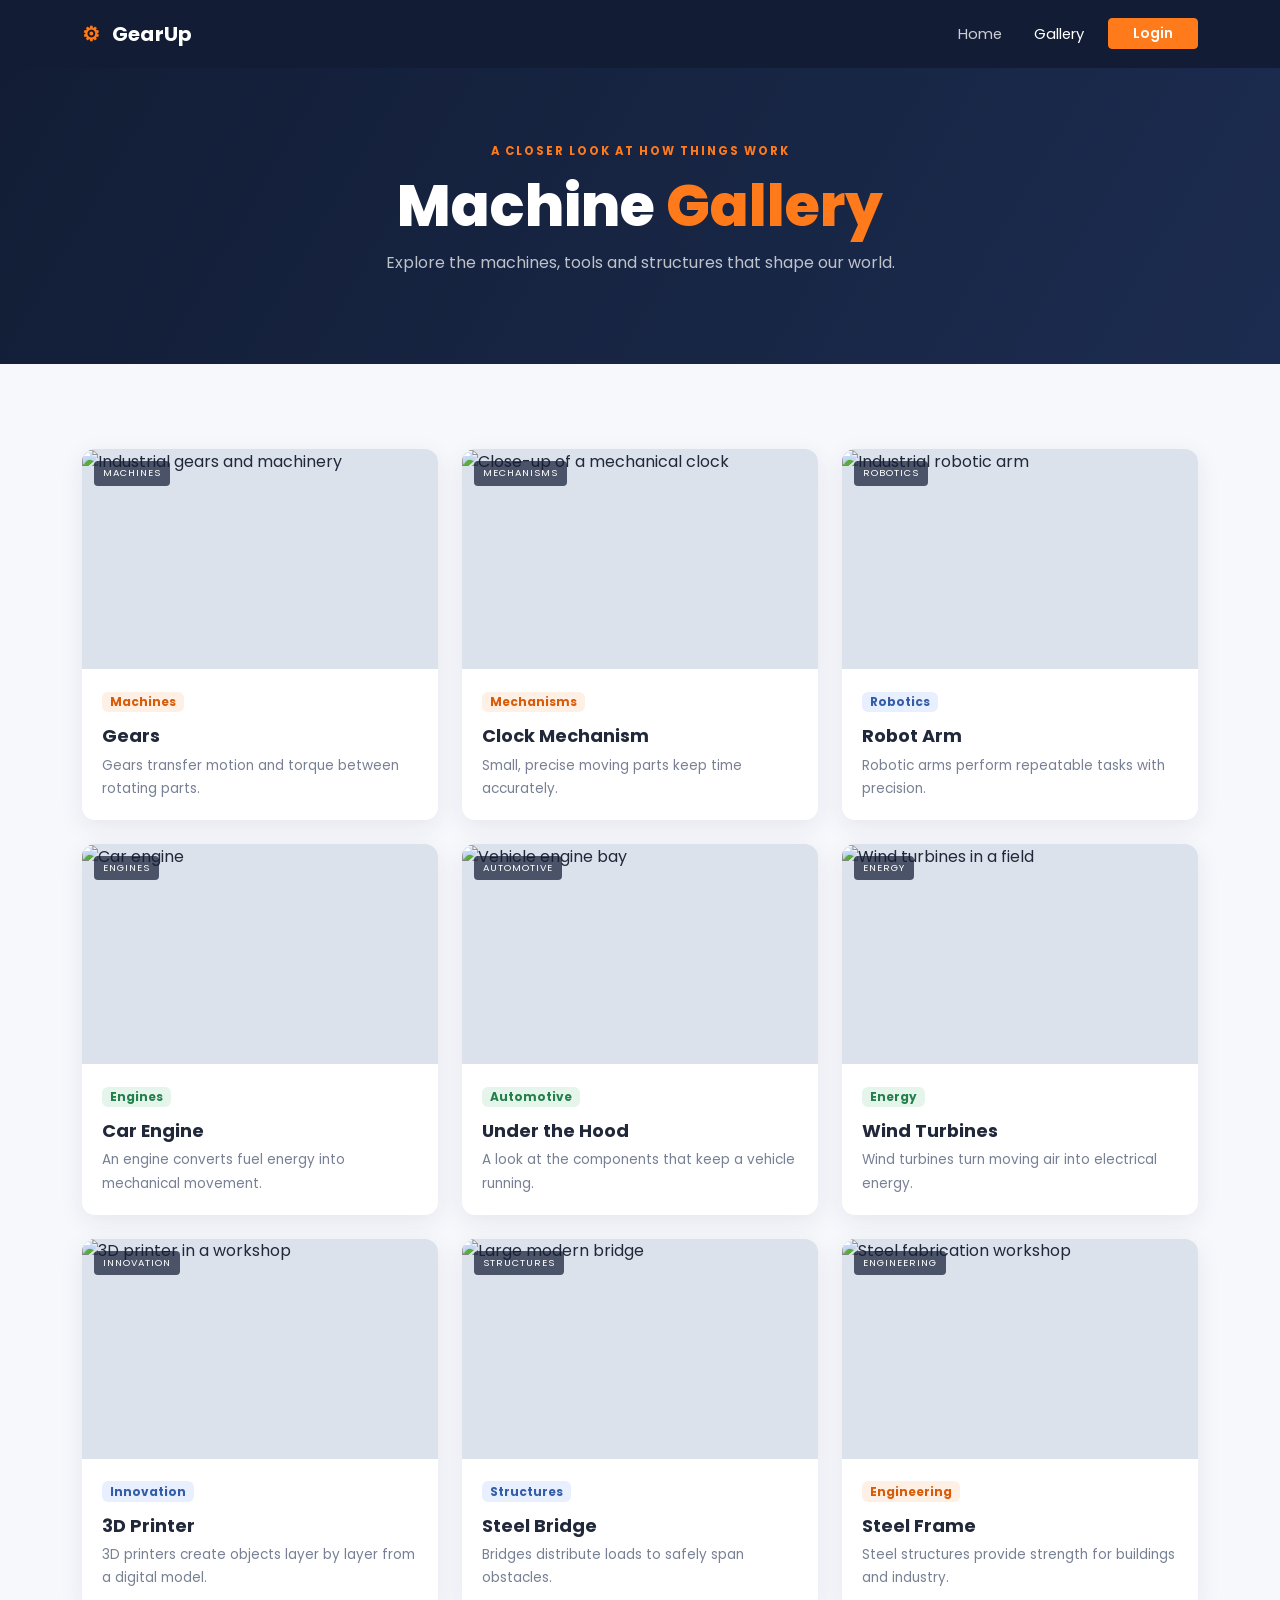
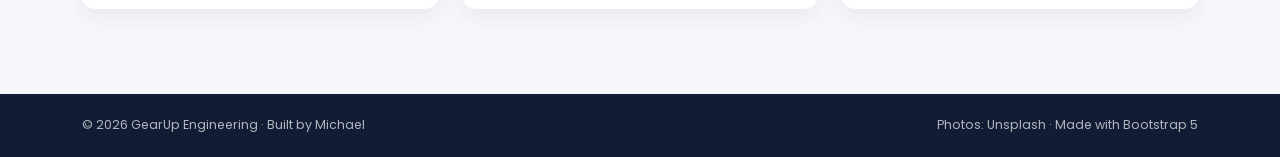
==== gallery.html @ 58ce77cd "add index.html style.css login.html README.md gallery.html images" ====
<!doctype html>
<html lang="en">
<head>
  <meta charset="utf-8">
  <meta name="viewport" content="width=device-width, initial-scale=1">
  <title>GearUp Engineering | Gallery</title>
  <link href="https://cdn.jsdelivr.net/npm/bootstrap@5.3.3/dist/css/bootstrap.min.css" rel="stylesheet">
  <link rel="preconnect" href="https://fonts.googleapis.com">
  <link rel="preconnect" href="https://fonts.gstatic.com" crossorigin>
  <link href="https://fonts.googleapis.com/css2?family=Poppins:wght@300;400;500;600;700;800&display=swap" rel="stylesheet">
  <link rel="stylesheet" href="style.css">
</head>
<body>
<nav class="navbar navbar-expand-lg navbar-dark site-navbar sticky-top">
  <div class="container">
    <a class="navbar-brand fw-bold" href="index.html"><span class="brand-mark">⚙</span> GearUp</a>
    <button class="navbar-toggler" type="button" data-bs-toggle="collapse" data-bs-target="#mainNav" aria-controls="mainNav" aria-expanded="false" aria-label="Toggle navigation"><span class="navbar-toggler-icon"></span></button>
    <div class="collapse navbar-collapse" id="mainNav">
      <ul class="navbar-nav ms-auto align-items-lg-center gap-lg-3">
        <li class="nav-item"><a class="nav-link" href="index.html">Home</a></li>
        <li class="nav-item"><a class="nav-link active" aria-current="page" href="gallery.html">Gallery</a></li>
        <li class="nav-item"><a class="btn btn-orange btn-sm px-4" href="login.html">Login</a></li>
      </ul>
    </div>
  </div>
</nav>

<header class="page-hero text-center">
  <div class="container">
    <p class="eyebrow">A CLOSER LOOK AT HOW THINGS WORK</p>
    <h1>Machine <span>Gallery</span></h1>
    <p class="mx-auto">Explore the machines, tools and structures that shape our world.</p>
  </div>
</header>

<main class="gallery-section section-space">
  <div class="container">
    <div class="row g-4">
      <div class="col-12 col-md-6 col-lg-4">
        <article class="gallery-card h-100">
          <div class="gallery-image"><img src="/06_bootstrap/images/gears.jpg" alt="Industrial gears and machinery"><span class="photo-label">MACHINES</span></div>
          <div class="gallery-body"><span class="badge badge-orange">Machines</span><h2>Gears</h2><p>Gears transfer motion and torque between rotating parts.</p></div>
        </article>
      </div>
      <div class="col-12 col-md-6 col-lg-4">
        <article class="gallery-card h-100">
          <div class="gallery-image"><img src="/06_bootstrap/images/clock.jpg" alt="Close-up of a mechanical clock"><span class="photo-label">MECHANISMS</span></div>
          <div class="gallery-body"><span class="badge badge-orange">Mechanisms</span><h2>Clock Mechanism</h2><p>Small, precise moving parts keep time accurately.</p></div>
        </article>
      </div>
      <div class="col-12 col-md-6 col-lg-4">
        <article class="gallery-card h-100">
          <div class="gallery-image"><img src="/06_bootstrap/images/robot-arm.jpg" alt="Industrial robotic arm"><span class="photo-label">ROBOTICS</span></div>
          <div class="gallery-body"><span class="badge badge-blue">Robotics</span><h2>Robot Arm</h2><p>Robotic arms perform repeatable tasks with precision.</p></div>
        </article>
      </div>
      <div class="col-12 col-md-6 col-lg-4">
        <article class="gallery-card h-100">
          <div class="gallery-image"><img src="/06_bootstrap/images/car-engine.jpg" alt="Car engine"><span class="photo-label">ENGINES</span></div>
          <div class="gallery-body"><span class="badge badge-green">Engines</span><h2>Car Engine</h2><p>An engine converts fuel energy into mechanical movement.</p></div>
        </article>
      </div>
      <div class="col-12 col-md-6 col-lg-4">
        <article class="gallery-card h-100">
          <div class="gallery-image"><img src="/06_bootstrap/images/engine-bay.jpg" alt="Vehicle engine bay"><span class="photo-label">AUTOMOTIVE</span></div>
          <div class="gallery-body"><span class="badge badge-green">Automotive</span><h2>Under the Hood</h2><p>A look at the components that keep a vehicle running.</p></div>
        </article>
      </div>
      <div class="col-12 col-md-6 col-lg-4">
        <article class="gallery-card h-100">
          <div class="gallery-image"><img src="/06_bootstrap/images/wind-farm.jpg" alt="Wind turbines in a field"><span class="photo-label">ENERGY</span></div>
          <div class="gallery-body"><span class="badge badge-green">Energy</span><h2>Wind Turbines</h2><p>Wind turbines turn moving air into electrical energy.</p></div>
        </article>
      </div>
      <div class="col-12 col-md-6 col-lg-4">
        <article class="gallery-card h-100">
          <div class="gallery-image"><img src="/06_bootstrap/images/3d-printer.jpg" alt="3D printer in a workshop"><span class="photo-label">INNOVATION</span></div>
          <div class="gallery-body"><span class="badge badge-blue">Innovation</span><h2>3D Printer</h2><p>3D printers create objects layer by layer from a digital model.</p></div>
        </article>
      </div>
      <div class="col-12 col-md-6 col-lg-4">
        <article class="gallery-card h-100">
          <div class="gallery-image"><img src="/06_bootstrap/images/bridge.jpg" alt="Large modern bridge"><span class="photo-label">STRUCTURES</span></div>
          <div class="gallery-body"><span class="badge badge-blue">Structures</span><h2>Steel Bridge</h2><p>Bridges distribute loads to safely span obstacles.</p></div>
        </article>
      </div>
      <div class="col-12 col-md-6 col-lg-4">
        <article class="gallery-card h-100">
          <div class="gallery-image"><img src="/06_bootstrap/images/steel-structure.jpg" alt="Steel fabrication workshop"><span class="photo-label">ENGINEERING</span></div>
          <div class="gallery-body"><span class="badge badge-orange">Engineering</span><h2>Steel Frame</h2><p>Steel structures provide strength for buildings and industry.</p></div>
        </article>
      </div>
    </div>
  </div>
</main>

<footer class="site-footer"><div class="container d-flex flex-column flex-md-row justify-content-between gap-2"><span>© 2026 GearUp Engineering · Built by Michael</span><span>Photos: Unsplash · Made with Bootstrap 5</span></div></footer>
<script src="https://cdn.jsdelivr.net/npm/bootstrap@5.3.3/dist/js/bootstrap.bundle.min.js"></script>
</body>
</html>
---- style.css ----
/* GearUp Engineering — custom styles */
:root {
  --steel: #1c2c50;
  --steel-dark: #121d35;
  --orange: #ff7a1a;
  --cream: #f7f8fc;
  --ink: #20283a;
}
* { box-sizing: border-box; }
body { font-family: "Poppins", sans-serif; color: var(--ink); background: #fff; }
.site-navbar { background: var(--steel-dark); padding: 14px 0; }
.navbar-brand { letter-spacing: .3px; }
.brand-mark { color: var(--orange); margin-right: 7px; }
.nav-link { color: rgba(255,255,255,.78); font-size: .92rem; }
.nav-link:hover, .nav-link.active { color: #fff; }
.btn-orange { background: var(--orange); color: #fff; border: 1px solid var(--orange); font-weight: 600; }
.btn-orange:hover, .btn-orange:focus { background: #e9670c; border-color: #e9670c; color: #fff; }
.eyebrow { color: var(--orange); font-size: .72rem; font-weight: 700; letter-spacing: 2px; margin-bottom: 12px; }
.hero {
  min-height: 560px; position: relative; display: flex; align-items: center;
  color: #fff; overflow: hidden;
  background: linear-gradient(110deg, rgba(18,29,53,.94), rgba(28,44,80,.78), rgba(45,35,35,.78)),
    url("https://images.unsplash.com/photo-1581092921461-eab62e97a780?auto=format&fit=crop&w=1800&q=90") center/cover;
}
.hero::after { content: ""; position: absolute; width: 430px; height: 430px; border: 65px solid rgba(255,122,26,.12); border-radius: 50%; right: -100px; top: -180px; }
.hero-content { position: relative; z-index: 1; padding-top: 70px; padding-bottom: 70px; }
.hero h1 { font-size: clamp(2.5rem, 6vw, 4.7rem); font-weight: 800; line-height: 1.12; }
.hero h1 span, .page-hero h1 span { color: var(--orange); }
.hero-copy { max-width: 620px; color: rgba(255,255,255,.8); line-height: 1.8; margin: 20px auto 28px; }
.section-space { padding: 85px 0; }
.section-heading h2, .about-section h2 { font-size: clamp(1.8rem, 3vw, 2.5rem); font-weight: 700; }
.section-heading > p:last-child { color: #7b8496; }
.features { background: var(--cream); }
.feature-card { background: #fff; padding: 35px 28px; border-radius: 16px; box-shadow: 0 8px 30px rgba(22,35,63,.06); transition: transform .25s ease, box-shadow .25s ease; }
.feature-card:hover { transform: translateY(-8px); box-shadow: 0 16px 35px rgba(22,35,63,.12); }
.feature-icon { font-size: 2.5rem; margin-bottom: 18px; }
.feature-card h3 { font-size: 1.1rem; font-weight: 700; }
.feature-card p { color: #7b8496; font-size: .9rem; line-height: 1.8; margin-bottom: 0; }
.about-image { width: 100%; min-height: 330px; max-height: 410px; object-fit: cover; border-radius: 16px; box-shadow: 18px 18px 0 rgba(255,122,26,.12); }
.about-section p:not(.eyebrow) { line-height: 1.9; }
.check-list { list-style: none; padding-left: 0; color: #596276; line-height: 2.1; }
.check-list li::before { content: "✓"; color: var(--orange); font-weight: 800; margin-right: 10px; }
.stats-section { background: var(--steel); color: #fff; padding: 55px 0; }
.stat-number { color: var(--orange); font-size: 2.8rem; line-height: 1.1; font-weight: 800; }
.stats-section p { color: rgba(255,255,255,.72); margin: 8px 0 0; font-size: .85rem; }
.cta-section { background: var(--orange); color: #fff; padding: 65px 0; }
.cta-section h2 { font-size: clamp(1.5rem, 3vw, 2.2rem); font-weight: 700; }
.site-footer { background: var(--steel-dark); color: rgba(255,255,255,.68); padding: 22px 0; font-size: .78rem; }
.page-hero { background: linear-gradient(120deg, var(--steel-dark), var(--steel)); color: #fff; padding: 75px 0 70px; }
.page-hero h1 { font-size: clamp(2.2rem, 5vw, 3.6rem); font-weight: 800; }
.page-hero p:last-child { max-width: 580px; color: rgba(255,255,255,.72); line-height: 1.8; }
.gallery-section { background: var(--cream); }
.gallery-card { overflow: hidden; background: #fff; border-radius: 13px; box-shadow: 0 7px 25px rgba(22,35,63,.08); transition: transform .25s ease, box-shadow .25s ease; }
.gallery-card:hover { transform: translateY(-5px); box-shadow: 0 14px 32px rgba(22,35,63,.14); }
.gallery-image { height: 220px; overflow: hidden; position: relative; background: #dce2ec; }
.gallery-image img { width: 100%; height: 100%; object-fit: cover; transition: transform .45s ease; }
.gallery-card:hover .gallery-image img { transform: scale(1.08); }
.photo-label { position: absolute; top: 12px; left: 12px; color: #fff; background: rgba(18,29,53,.72); padding: 5px 9px; border-radius: 4px; font-size: .6rem; letter-spacing: 1px; }
.gallery-body { padding: 20px; }
.gallery-body h2 { font-size: 1.12rem; font-weight: 700; margin: 12px 0 7px; }
.gallery-body p { color: #778094; font-size: .85rem; line-height: 1.7; margin: 0; }
.badge-orange { background: #fff0e5; color: #d85b08; }
.badge-blue { background: #e8efff; color: #345da8; }
.badge-green { background: #e6f5ec; color: #23804b; }
.login-page { min-height: 100vh; background: #f2f4f9; }
.login-section { min-height: calc(100vh - 126px); padding: 65px 0; display: flex; align-items: center; background: linear-gradient(rgba(18,29,53,.83), rgba(18,29,53,.83)), url("https://images.unsplash.com/photo-1473341304170-971dccb5ac1e?auto=format&fit=crop&w=1800&q=85") center/cover; }
.login-card { background: #fff; border-radius: 17px; padding: 38px 34px; box-shadow: 0 20px 55px rgba(0,0,0,.24); }
.login-symbol { color: var(--orange); font-size: 2rem; text-align: center; }
.login-card h1 { text-align: center; font-size: 1.65rem; font-weight: 700; }
.form-label { font-size: .82rem; font-weight: 600; }
.form-control { padding: 11px 13px; border-color: #dce1ea; font-size: .9rem; }
.form-control:focus { border-color: var(--orange); box-shadow: 0 0 0 .22rem rgba(255,122,26,.18); }
.text-orange { color: #e9670c; text-decoration: none; }
.text-orange:hover { color: #bd4f00; text-decoration: underline; }
.demo-note { color: #9098a7; font-size: .68rem; }
@media (max-width: 767.98px) {
  .hero { min-height: 520px; }
  .section-space { padding: 62px 0; }
  .about-image { min-height: 250px; }
  .gallery-image { height: 210px; }
  .login-section { padding: 45px 0; }
  .login-card { padding: 30px 24px; }
}
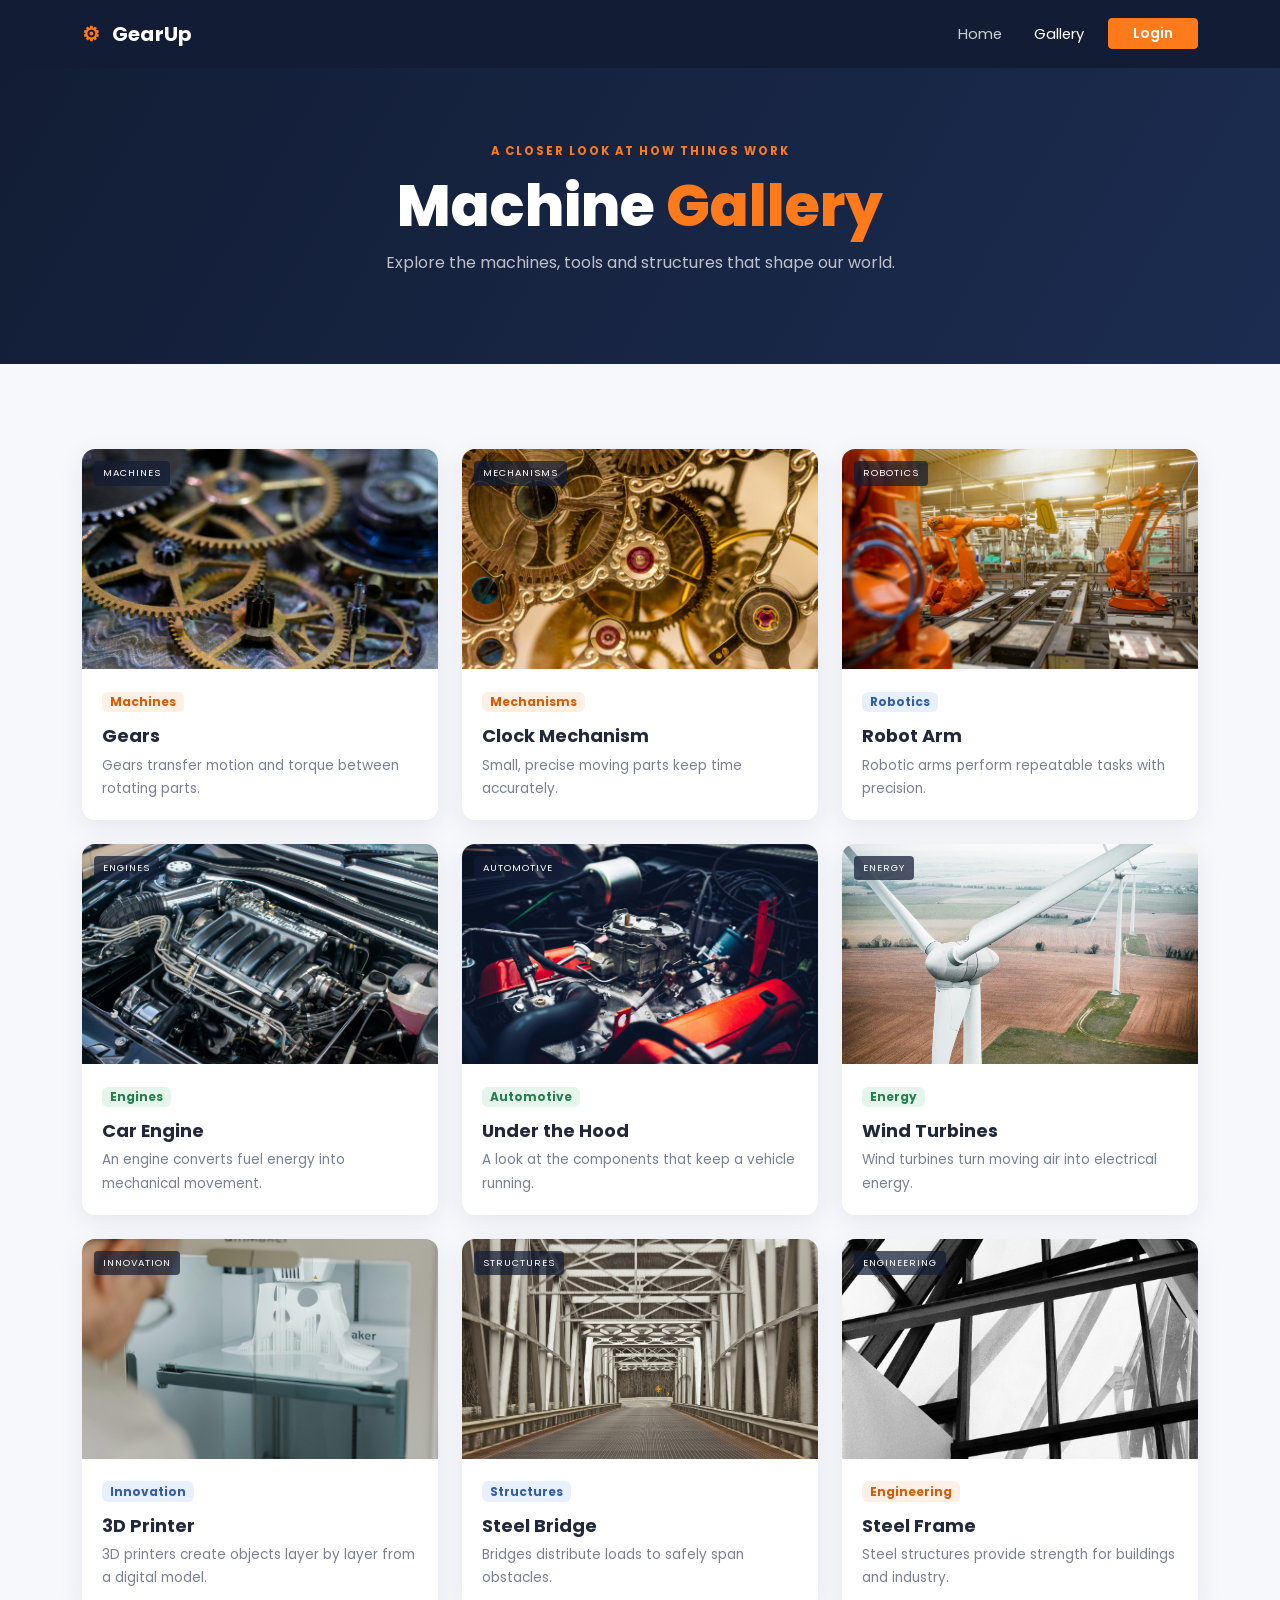
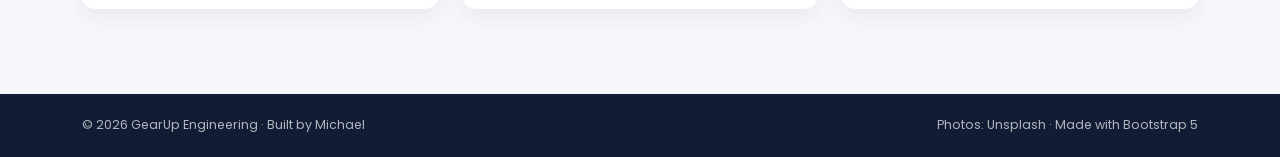
==== commit 5c2fca80: "fix image path and shorter lines" ====
--- a/gallery.html
+++ b/gallery.html
@@ -38,56 +38,117 @@
     <div class="row g-4">
       <div class="col-12 col-md-6 col-lg-4">
         <article class="gallery-card h-100">
-          <div class="gallery-image"><img src="/06_bootstrap/images/gears.jpg" alt="Industrial gears and machinery"><span class="photo-label">MACHINES</span></div>
-          <div class="gallery-body"><span class="badge badge-orange">Machines</span><h2>Gears</h2><p>Gears transfer motion and torque between rotating parts.</p></div>
+          <div class="gallery-image">
+            <img src="./images/gears.jpg" alt="Industrial gears and machinery">
+            <span class="photo-label">MACHINES</span>
+          </div>
+          <div class="gallery-body">
+            <span class="badge badge-orange">Machines</span>
+            <h2>Gears</h2>
+            <p>Gears transfer motion and torque between rotating parts.</p>
+          </div>
         </article>
       </div>
       <div class="col-12 col-md-6 col-lg-4">
         <article class="gallery-card h-100">
-          <div class="gallery-image"><img src="/06_bootstrap/images/clock.jpg" alt="Close-up of a mechanical clock"><span class="photo-label">MECHANISMS</span></div>
-          <div class="gallery-body"><span class="badge badge-orange">Mechanisms</span><h2>Clock Mechanism</h2><p>Small, precise moving parts keep time accurately.</p></div>
+          <div class="gallery-image">
+            <img src="./images/clock.jpg" alt="Close-up of a mechanical clock">
+            <span class="photo-label">MECHANISMS</span>
+          </div>
+          <div class="gallery-body">
+            <span class="badge badge-orange">Mechanisms</span>
+            <h2>Clock Mechanism</h2>
+            <p>Small, precise moving parts keep time accurately.</p>
+          </div>
         </article>
       </div>
       <div class="col-12 col-md-6 col-lg-4">
         <article class="gallery-card h-100">
-          <div class="gallery-image"><img src="/06_bootstrap/images/robot-arm.jpg" alt="Industrial robotic arm"><span class="photo-label">ROBOTICS</span></div>
-          <div class="gallery-body"><span class="badge badge-blue">Robotics</span><h2>Robot Arm</h2><p>Robotic arms perform repeatable tasks with precision.</p></div>
+          <div class="gallery-image">
+            <img src="./images/robot-arm.jpg" alt="Industrial robotic arm">
+            <span class="photo-label">ROBOTICS</span>
+          </div>
+          <div class="gallery-body">
+            <span class="badge badge-blue">Robotics</span>
+            <h2>Robot Arm</h2>
+            <p>Robotic arms perform repeatable tasks with precision.</p>
+          </div>
         </article>
       </div>
       <div class="col-12 col-md-6 col-lg-4">
         <article class="gallery-card h-100">
-          <div class="gallery-image"><img src="/06_bootstrap/images/car-engine.jpg" alt="Car engine"><span class="photo-label">ENGINES</span></div>
-          <div class="gallery-body"><span class="badge badge-green">Engines</span><h2>Car Engine</h2><p>An engine converts fuel energy into mechanical movement.</p></div>
+          <div class="gallery-image">
+            <img src="./images/car-engine.jpg" alt="Car engine">
+            <span class="photo-label">ENGINES</span>
+          </div>
+          <div class="gallery-body">
+            <span class="badge badge-green">Engines</span>
+            <h2>Car Engine</h2>
+            <p>An engine converts fuel energy into mechanical movement.</p>
+          </div>
         </article>
       </div>
       <div class="col-12 col-md-6 col-lg-4">
         <article class="gallery-card h-100">
-          <div class="gallery-image"><img src="/06_bootstrap/images/engine-bay.jpg" alt="Vehicle engine bay"><span class="photo-label">AUTOMOTIVE</span></div>
-          <div class="gallery-body"><span class="badge badge-green">Automotive</span><h2>Under the Hood</h2><p>A look at the components that keep a vehicle running.</p></div>
+          <div class="gallery-image">
+            <img src="./images/engine-bay.jpg" alt="Vehicle engine bay">
+            <span class="photo-label">AUTOMOTIVE</span>
+          </div>
+          <div class="gallery-body">
+            <span class="badge badge-green">Automotive</span>
+            <h2>Under the Hood</h2>
+            <p>A look at the components that keep a vehicle running.</p>
+          </div>
         </article>
       </div>
       <div class="col-12 col-md-6 col-lg-4">
         <article class="gallery-card h-100">
-          <div class="gallery-image"><img src="/06_bootstrap/images/wind-farm.jpg" alt="Wind turbines in a field"><span class="photo-label">ENERGY</span></div>
-          <div class="gallery-body"><span class="badge badge-green">Energy</span><h2>Wind Turbines</h2><p>Wind turbines turn moving air into electrical energy.</p></div>
+          <div class="gallery-image">
+            <img src="./images/wind-farm.jpg" alt="Wind turbines in a field">
+            <span class="photo-label">ENERGY</span></div>
+          <div class="gallery-body"><span class="badge badge-green">Energy</span>
+            <h2>Wind Turbines</h2>
+            <p>Wind turbines turn moving air into electrical energy.</p>
+          </div>
         </article>
       </div>
       <div class="col-12 col-md-6 col-lg-4">
         <article class="gallery-card h-100">
-          <div class="gallery-image"><img src="/06_bootstrap/images/3d-printer.jpg" alt="3D printer in a workshop"><span class="photo-label">INNOVATION</span></div>
-          <div class="gallery-body"><span class="badge badge-blue">Innovation</span><h2>3D Printer</h2><p>3D printers create objects layer by layer from a digital model.</p></div>
+          <div class="gallery-image">
+            <img src="./images/3d-printer.jpg" alt="3D printer in a workshop">
+            <span class="photo-label">INNOVATION</span>
+          </div>
+          <div class="gallery-body">
+            <span class="badge badge-blue">Innovation</span>
+            <h2>3D Printer</h2>
+            <p>3D printers create objects layer by layer from a digital model.</p>
+          </div>
         </article>
       </div>
       <div class="col-12 col-md-6 col-lg-4">
         <article class="gallery-card h-100">
-          <div class="gallery-image"><img src="/06_bootstrap/images/bridge.jpg" alt="Large modern bridge"><span class="photo-label">STRUCTURES</span></div>
-          <div class="gallery-body"><span class="badge badge-blue">Structures</span><h2>Steel Bridge</h2><p>Bridges distribute loads to safely span obstacles.</p></div>
+          <div class="gallery-image">
+            <img src="./images/bridge.jpg" alt="Large modern bridge">
+            <span class="photo-label">STRUCTURES</span>
+          </div>
+          <div class="gallery-body">
+            <span class="badge badge-blue">Structures</span>
+            <h2>Steel Bridge</h2>
+            <p>Bridges distribute loads to safely span obstacles.</p>
+          </div>
         </article>
       </div>
       <div class="col-12 col-md-6 col-lg-4">
         <article class="gallery-card h-100">
-          <div class="gallery-image"><img src="/06_bootstrap/images/steel-structure.jpg" alt="Steel fabrication workshop"><span class="photo-label">ENGINEERING</span></div>
-          <div class="gallery-body"><span class="badge badge-orange">Engineering</span><h2>Steel Frame</h2><p>Steel structures provide strength for buildings and industry.</p></div>
+          <div class="gallery-image">
+            <img src="./images/steel-structure.jpg" alt="Steel fabrication workshop">
+            <span class="photo-label">ENGINEERING</span>
+          </div>
+          <div class="gallery-body">
+            <span class="badge badge-orange">Engineering</span>
+            <h2>Steel Frame</h2>
+            <p>Steel structures provide strength for buildings and industry.</p>
+          </div>
         </article>
       </div>
     </div>
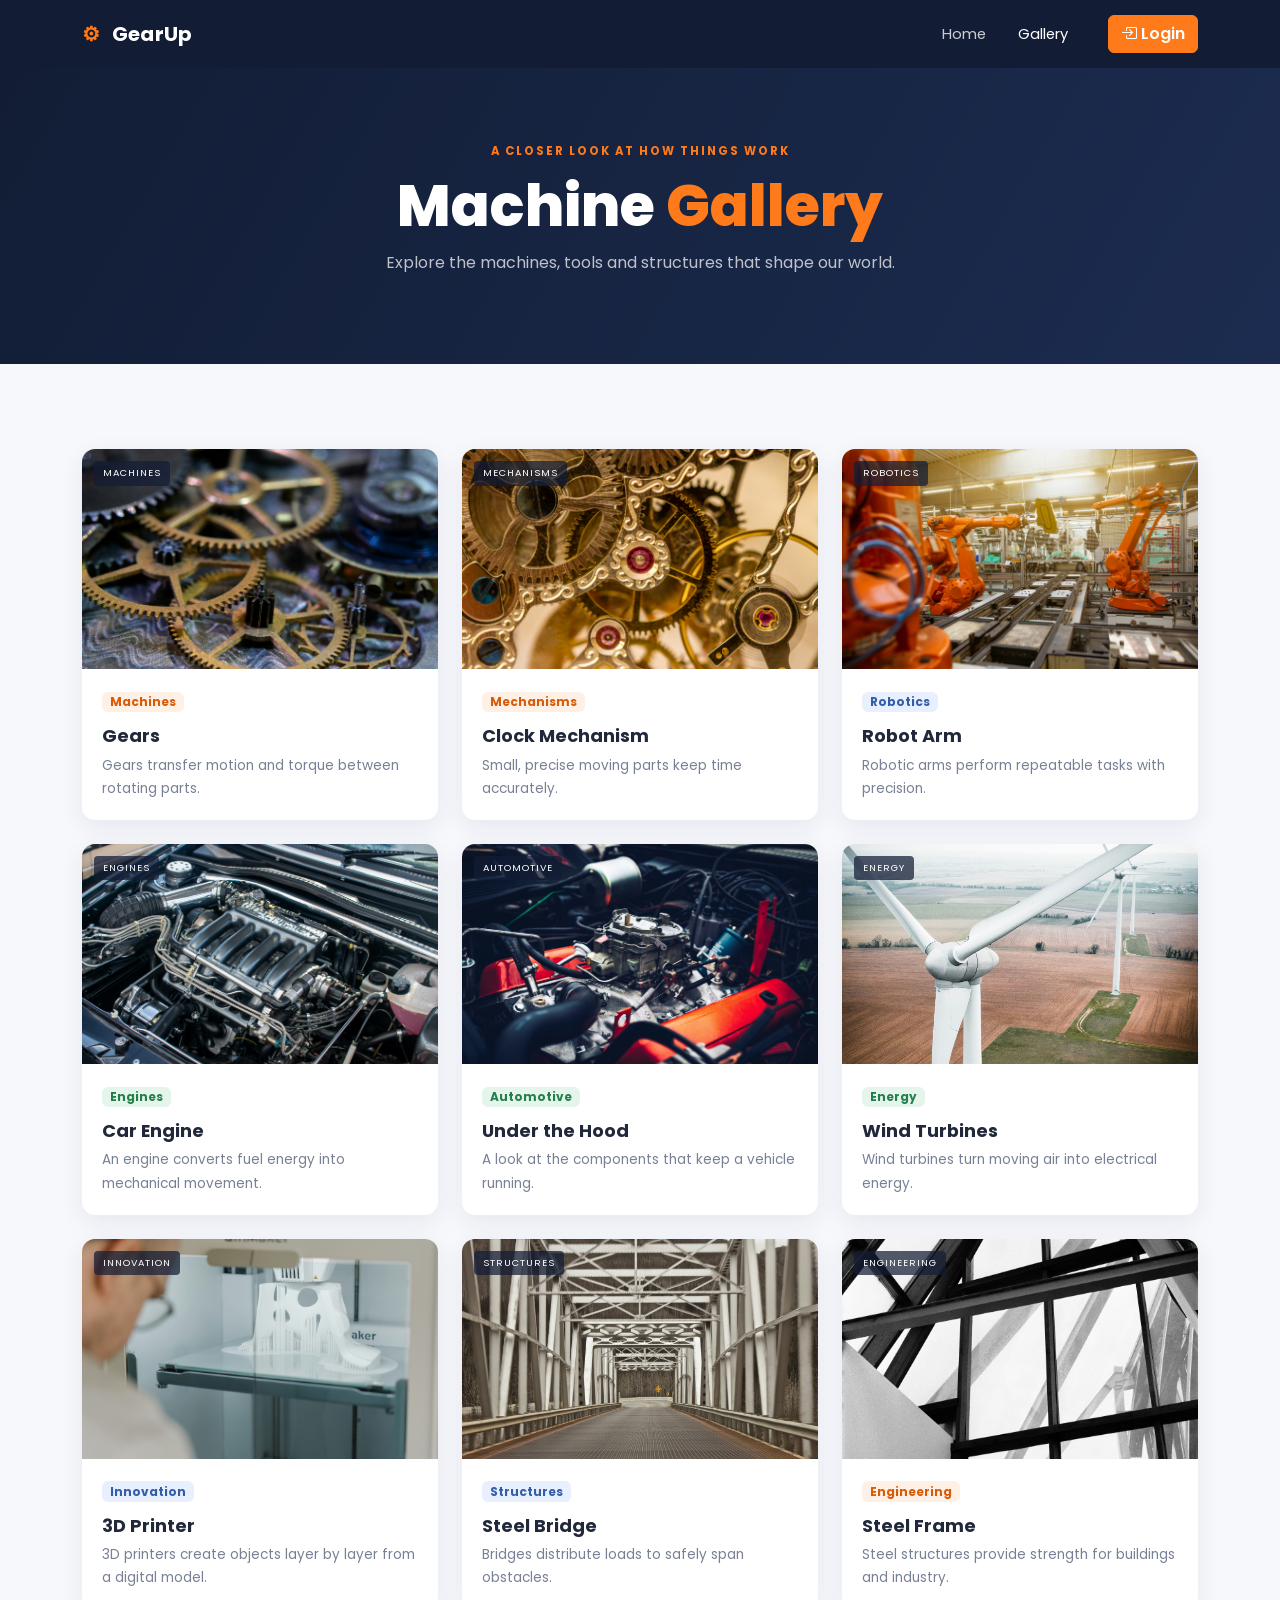
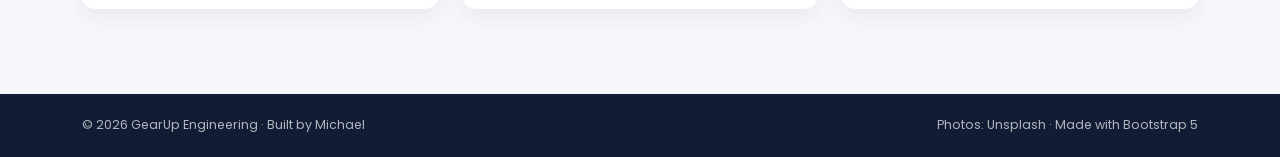
==== commit 7eb153eb: "Add Bootstrap Icons (closes #1)" ====
--- a/gallery.html
+++ b/gallery.html
@@ -5,6 +5,9 @@
   <meta name="viewport" content="width=device-width, initial-scale=1">
   <title>GearUp Engineering | Gallery</title>
   <link href="https://cdn.jsdelivr.net/npm/bootstrap@5.3.3/dist/css/bootstrap.min.css" rel="stylesheet">
+  <!-- Bootstrap Icons (new in v1.1.0) -->
+    <link href="https://cdn.jsdelivr.net/npm/bootstrap-icons@1.11.3/font/bootstrap-icons.min.css"
+rel="stylesheet">
   <link rel="preconnect" href="https://fonts.googleapis.com">
   <link rel="preconnect" href="https://fonts.gstatic.com" crossorigin>
   <link href="https://fonts.googleapis.com/css2?family=Poppins:wght@300;400;500;600;700;800&display=swap" rel="stylesheet">
@@ -19,7 +22,9 @@
       <ul class="navbar-nav ms-auto align-items-lg-center gap-lg-3">
         <li class="nav-item"><a class="nav-link" href="index.html">Home</a></li>
         <li class="nav-item"><a class="nav-link active" aria-current="page" href="gallery.html">Gallery</a></li>
-        <li class="nav-item"><a class="btn btn-orange btn-sm px-4" href="login.html">Login</a></li>
+        <li class="nav-item">
+        <a class="btn btn-orange ms-lg-3" href="login.html">
+        <i class="bi bi-box-arrow-in-right"></i> Login</a></li>
       </ul>
     </div>
   </div>
--- a/style.css
+++ b/style.css
@@ -22,8 +22,17 @@
   background: linear-gradient(110deg, rgba(18,29,53,.94), rgba(28,44,80,.78), rgba(45,35,35,.78)),
     url("https://images.unsplash.com/photo-1581092921461-eab62e97a780?auto=format&fit=crop&w=1800&q=90") center/cover;
 }
-.hero::after { content: ""; position: absolute; width: 430px; height: 430px; border: 65px solid rgba(255,122,26,.12); border-radius: 50%; right: -100px; top: -180px; }
-.hero-content { position: relative; z-index: 1; padding-top: 70px; padding-bottom: 70px; }
+.hero::after { 
+  content: ""; 
+  position: 
+  absolute; width: 430px; 
+  height: 430px; 
+  border: 65px solid rgba(255,122,26,.12); border-radius: 50%; right: -100px; top: -180px; }
+.hero-content { position: relative; 
+  z-index: 1; 
+  padding-top: 70px; 
+  padding-bottom: 70px; 
+}
 .hero h1 { font-size: clamp(2.5rem, 6vw, 4.7rem); font-weight: 800; line-height: 1.12; }
 .hero h1 span, .page-hero h1 span { color: var(--orange); }
 .hero-copy { max-width: 620px; color: rgba(255,255,255,.8); line-height: 1.8; margin: 20px auto 28px; }
@@ -33,7 +42,11 @@
 .features { background: var(--cream); }
 .feature-card { background: #fff; padding: 35px 28px; border-radius: 16px; box-shadow: 0 8px 30px rgba(22,35,63,.06); transition: transform .25s ease, box-shadow .25s ease; }
 .feature-card:hover { transform: translateY(-8px); box-shadow: 0 16px 35px rgba(22,35,63,.12); }
-.feature-icon { font-size: 2.5rem; margin-bottom: 18px; }
+.feature-icon {  
+  font-size: 3rem;
+  color: var(--orange); 
+  margin-bottom: 10px;
+}
 .feature-card h3 { font-size: 1.1rem; font-weight: 700; }
 .feature-card p { color: #7b8496; font-size: .9rem; line-height: 1.8; margin-bottom: 0; }
 .about-image { width: 100%; min-height: 330px; max-height: 410px; object-fit: cover; border-radius: 16px; box-shadow: 18px 18px 0 rgba(255,122,26,.12); }
@@ -81,3 +94,12 @@
   .login-section { padding: 45px 0; }
   .login-card { padding: 30px 24px; }
 }
+/* ---------- 15. Bootstrap Icons in the footer (v1.1.0) ---------- */
+.social-icons a {
+  color: #c9d1e3;
+  font-size: 1.4rem;
+  margin: 0 8px;
+}
+.social-icons a:hover {
+  color: var(--orange);
+}
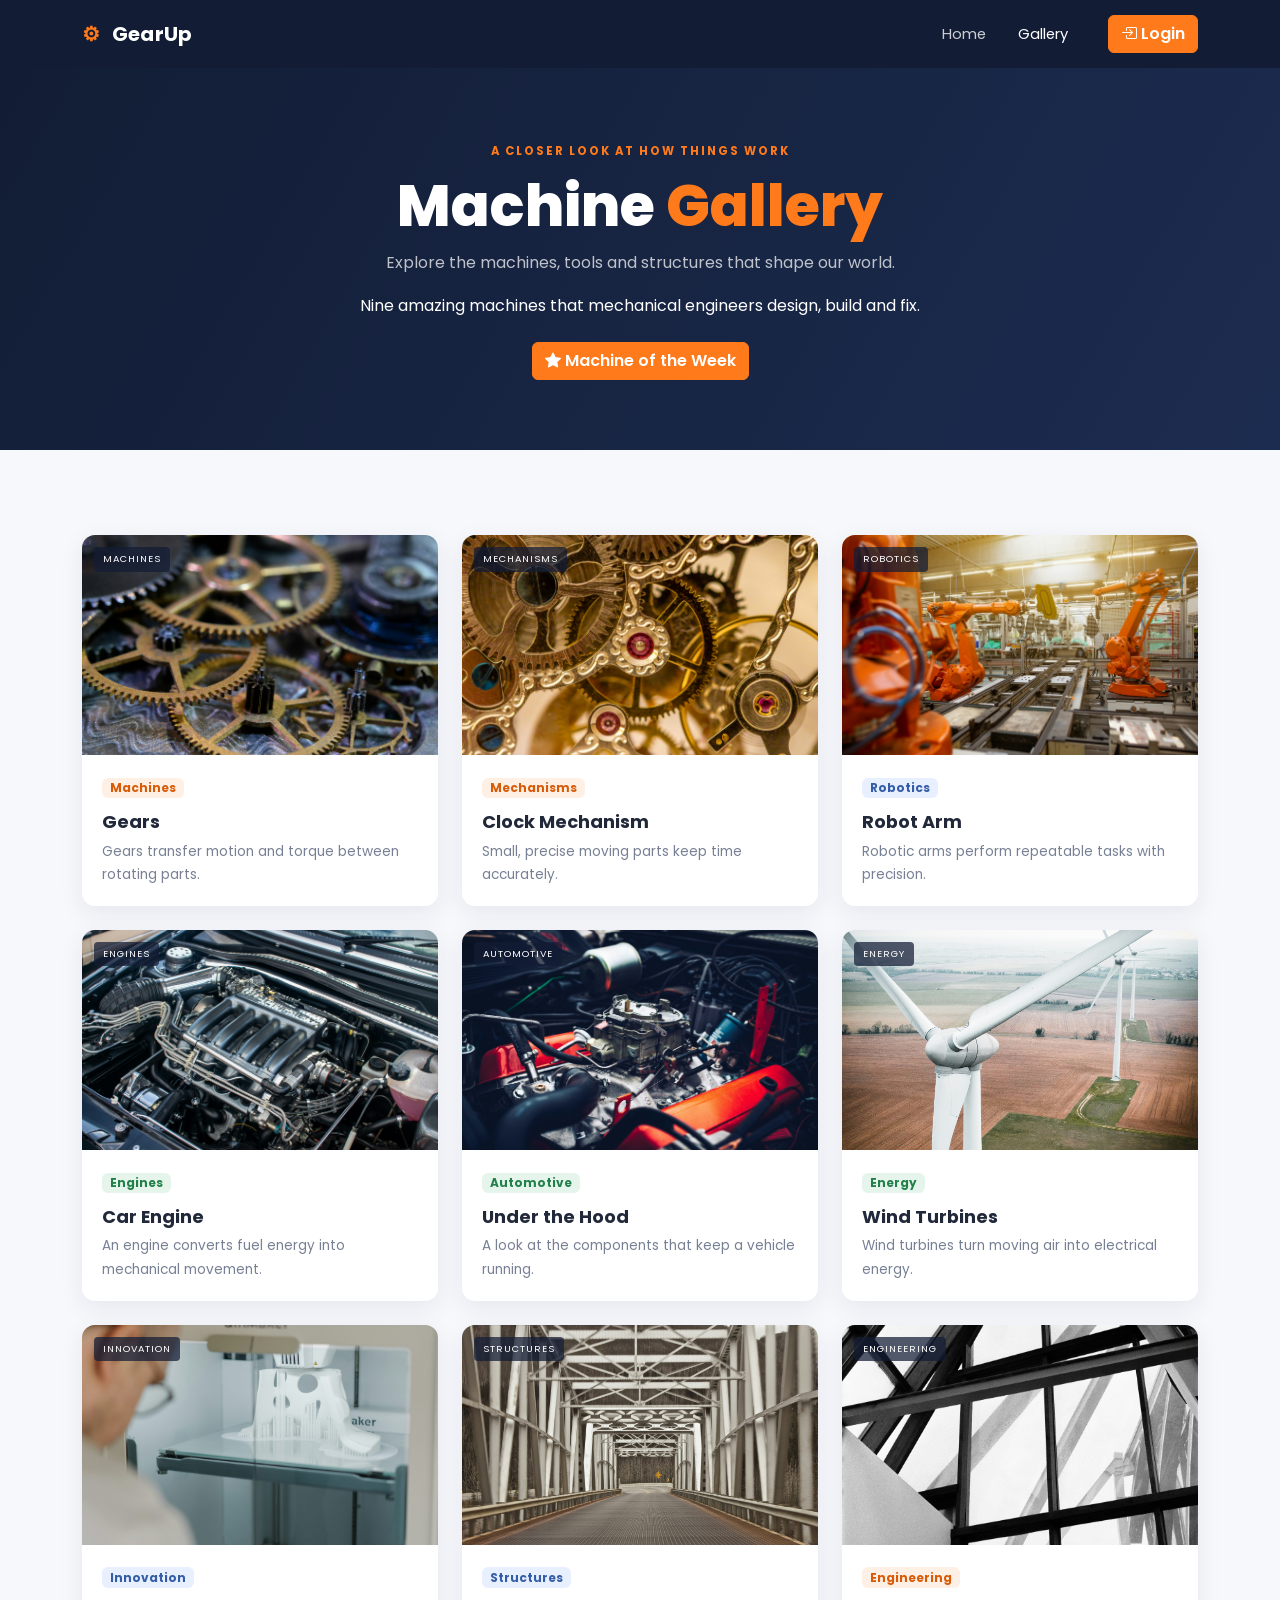
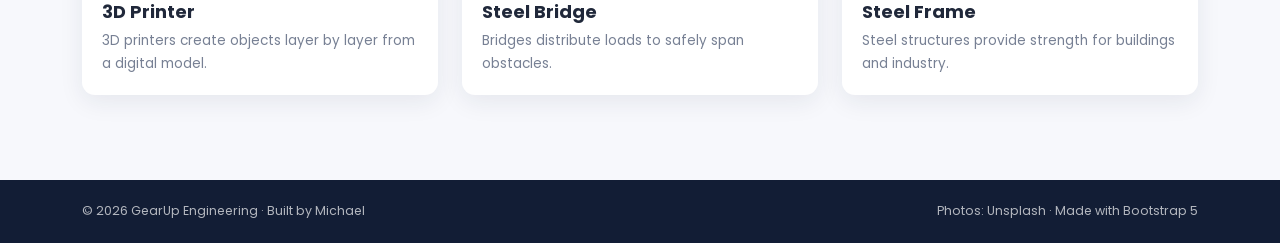
==== commit f2ff5a0a: "Add Machine of the Week modal (closes #3)" ====
--- a/gallery.html
+++ b/gallery.html
@@ -36,7 +36,14 @@
     <h1>Machine <span>Gallery</span></h1>
     <p class="mx-auto">Explore the machines, tools and structures that shape our world.</p>
   </div>
-</header>
+  <p class="page-text">Nine amazing machines that mechanical engineers design, build and fix.</p>
+
+  <button type="button" class="btn btn-orange mt-2" data-bs-toggle="modal" data-bs-
+  target="#machineOfWeek">
+
+  <i class="bi bi-star-fill"></i> Machine of the Week
+  </button>
+  </header>
 
 <main class="gallery-section section-space">
   <div class="container">
@@ -159,7 +166,28 @@
     </div>
   </div>
 </main>
-
+<!-- MODAL: Machine of the week (new in v1.1.0) -->
+  <div class="modal fade" id="MachineOfWeek" tableindex="-1">
+    <div class="modal-dialog modal-dialog-centered modal-lg">
+      <div class="modal-content">
+        <div class="modal-header">
+          <h2 class=modal-title><i class="bi bi-star-fill"></i> Machine of the week: Wind Turbine</h2>
+          <button type="button" class="btn-close" data-bs-dismiss="modal"></button>
+  </div>
+  <div class="modal-body">
+    <img src="/06_bootstrap/images/wind-farm.jpg" class="img-fluid rounded mb-3" alt="Wind turbines in a field">
+    <p>
+      A wind turbine's blades are shaped like aeroplane wings. The wind pushes them round, the
+      turning shaft spins a generator, and the generator makes electricity. One big turbine can power many
+      homes.
+    </p>
+  </div>
+  <div class="modal-footer">
+    <button type="button" class="btn btn-dark-steel" data-s-dismis="modal">Close</button>
+        </div>
+      </div>
+    </div>
+  </div>
 <footer class="site-footer"><div class="container d-flex flex-column flex-md-row justify-content-between gap-2"><span>© 2026 GearUp Engineering · Built by Michael</span><span>Photos: Unsplash · Made with Bootstrap 5</span></div></footer>
 <script src="https://cdn.jsdelivr.net/npm/bootstrap@5.3.3/dist/js/bootstrap.bundle.min.js"></script>
 </body>
--- a/style.css
+++ b/style.css
@@ -102,4 +102,25 @@
 }
 .social-icons a:hover {
   color: var(--orange);
+}
+/* ---------- 16. Featured machines carousel (v1.1.0) ---------- */
+.carousel {
+  border-radius: 16px;
+  overflow: hidden;
+  box-shadow: 0 10px 30px rgba(0, 0, 0, 0.15);
+}
+.carousel-img {
+  height: 420px;
+  object-fit: cover;
+}
+.carousel-caption {
+  background-color: rgba(28, 35, 51, 0.75);
+  border-radius: 12px;
+  padding: 10px 20px;
+}
+/* 17. Machine of the Week modal (v1.1.0) */
+.modal-title{
+  font-weight: 800;
+  font-size: 1.3rem;
+  color: var(--orange);
 }
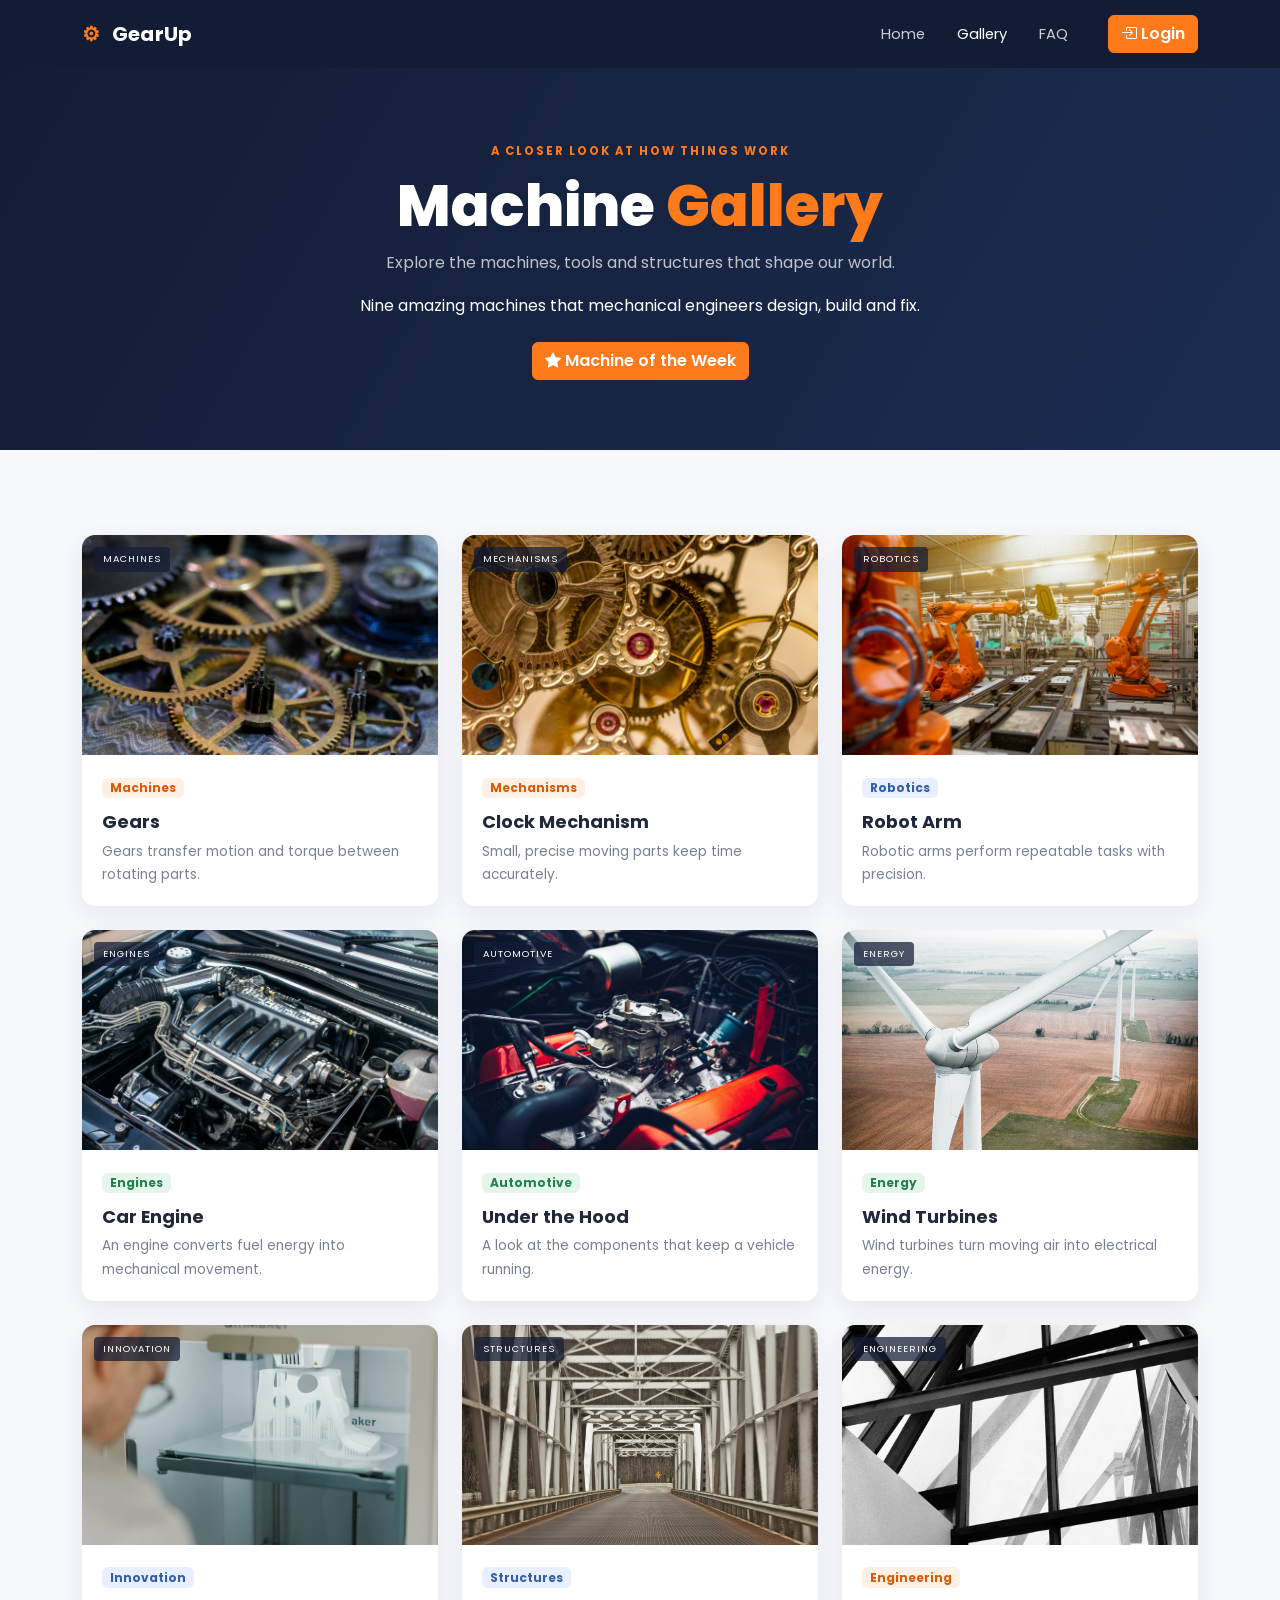
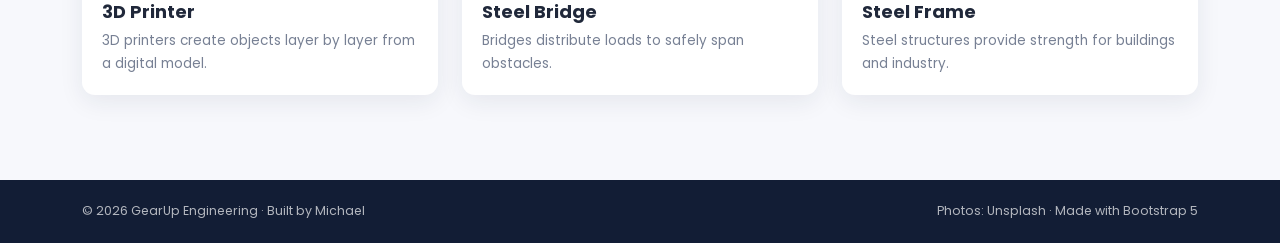
==== commit 2cdb827b: "Feat: Add FAQ page, update all navbar links to include FAQ" ====
--- a/gallery.html
+++ b/gallery.html
@@ -22,9 +22,11 @@
       <ul class="navbar-nav ms-auto align-items-lg-center gap-lg-3">
         <li class="nav-item"><a class="nav-link" href="index.html">Home</a></li>
         <li class="nav-item"><a class="nav-link active" aria-current="page" href="gallery.html">Gallery</a></li>
+        <li class="nav-item"><a class="nav-link" href="faq.html">FAQ</a></li>
         <li class="nav-item">
-        <a class="btn btn-orange ms-lg-3" href="login.html">
-        <i class="bi bi-box-arrow-in-right"></i> Login</a></li>
+          <a class="btn btn-orange ms-lg-3" href="login.html">
+          <i class="bi bi-box-arrow-in-right"></i> Login</a>
+        </li>
       </ul>
     </div>
   </div>
--- a/style.css
+++ b/style.css
@@ -123,4 +123,26 @@
   font-weight: 800;
   font-size: 1.3rem;
   color: var(--orange);
-}+}
+
+/* ---------- 13b. FAQ page (added by Teacher) ---------- */
+.faq-container {
+  max-width: 800px;
+}
+.accordion-item {
+  border: none;
+  border-radius: 12px;
+  overflow: hidden;
+  margin-bottom: 12px;
+  box-shadow: 0 6px 20px rgba(0, 0, 0, 0.08);
+}
+.accordion-button {
+  font-weight: 600;
+}
+.accordion-button:not(.collapsed) {
+  background-color: var(--orange);
+  color: white;
+}
+.accordion-button:focus {
+  box-shadow: none;
+}
